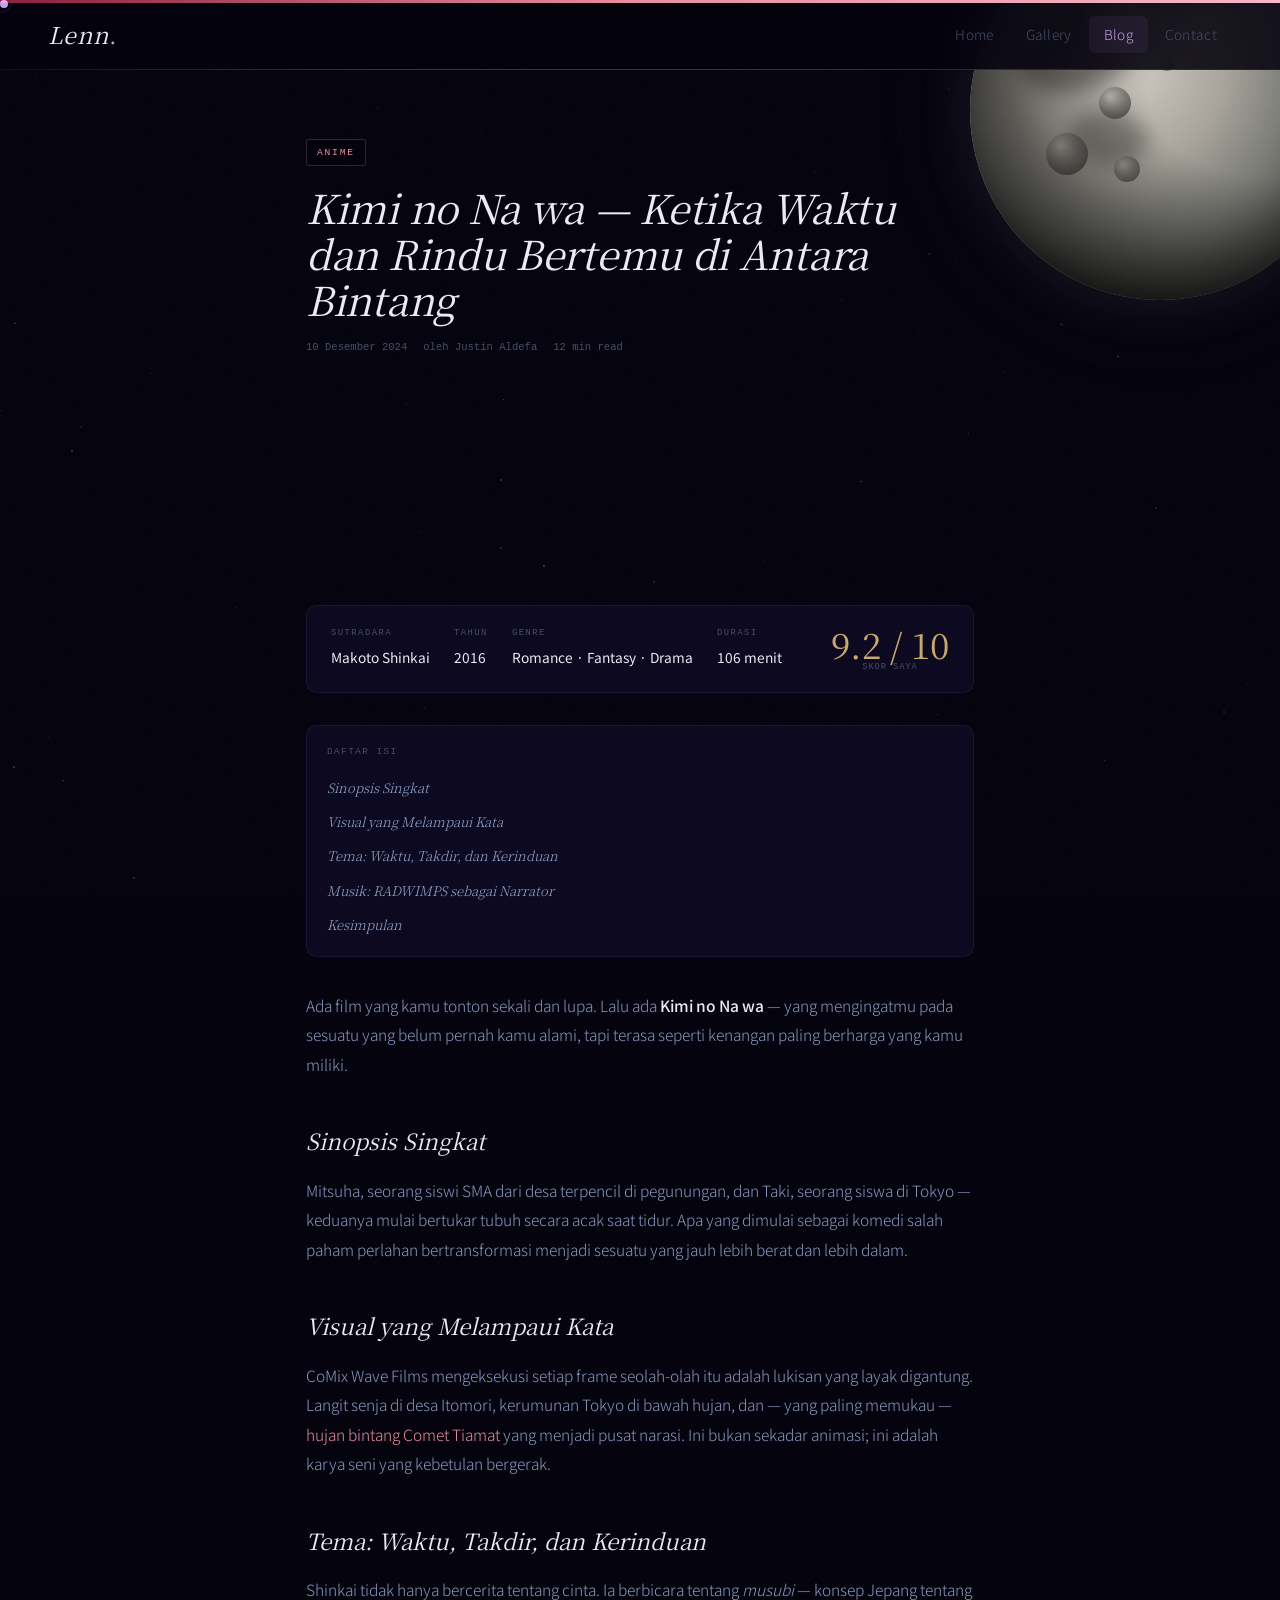
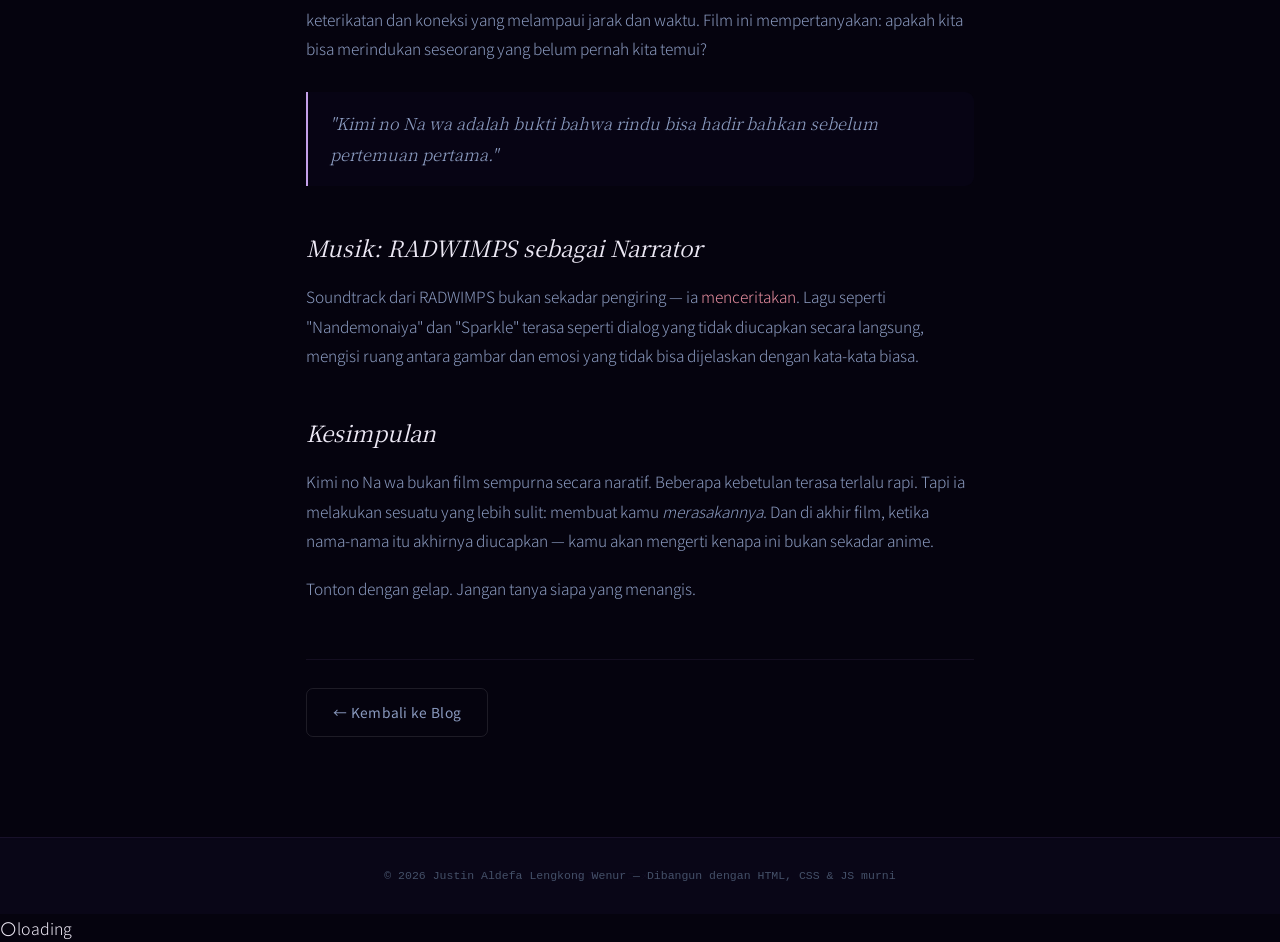
==== artikel1.html @ 024cc400 "update 26 april" ====
<!DOCTYPE html>
<html lang="id">
<head>
  <meta charset="UTF-8"/><meta name="viewport" content="width=device-width, initial-scale=1.0"/>
  <title>Kimi no Na wa — Ketika Waktu dan Rindu Bertemu di Antara Bintang — Justin Aldefa</title>
  <link rel="stylesheet" href="style.css"/>
</head>
<body class="theme-anime">
  <div class="cursor"></div><div class="cursor-ring"></div>
  <div class="stars"></div>
  <div class="jp-grid" aria-hidden="true"></div>
  <div class="moon-scene" aria-hidden="true"><div class="moon-disk"><div class="moon-mare"></div><div class="moon-mare"></div><div class="moon-mare"></div><div class="moon-crater"></div><div class="moon-crater"></div><div class="moon-crater"></div><div class="moon-crater"></div><div class="moon-crater"></div><div class="moon-crater"></div><div class="moon-crater"></div><div class="moon-halo"></div></div></div>
  <div class="article-theme-bar"></div>
  <div class="reading-progress"></div>
  <header class="navbar">
    <div class="navbar-cat-wrap">
      <canvas id="navbar-cat-canvas" width="90" height="28" aria-hidden="true"></canvas>
      <a href="index.html" class="logo">Lenn<span>.</span></a>
    </div>
    <nav class="nav-links"><a href="index.html">Home</a><a href="gallery.html">Gallery</a><a href="blog.html" class="active">Blog</a><a href="contact.html">Contact</a></nav>
  </header>
  <main>
    <article class="article-section" style="position:relative;z-index:1;">
      <div class="container--narrow">
        <header class="fade-up">
          <div class="article-tag"><span class="tag tag--anime">anime</span></div>
          <h1 class="article-title">Kimi no Na wa — Ketika Waktu dan Rindu Bertemu di Antara Bintang</h1>
          <div class="article-meta">
            <time datetime="2024-12-10">10 Desember 2024</time>
            <span>oleh Justin Aldefa</span>
            <span>12 min read</span>
          </div>
      <video class="main-video" autoplay muted loop playsinline>
        <source src="assets/kiminonawa.mp4" type="video/mp4">
      </video>      
  </header>
        <div class="review-meta-box fade-up fd1">
          <div class="review-meta-item"><span class="review-meta-label">Sutradara</span><span class="review-meta-value">Makoto Shinkai</span></div>
          <div class="review-meta-item"><span class="review-meta-label">Tahun</span><span class="review-meta-value">2016</span></div>
          <div class="review-meta-item"><span class="review-meta-label">Genre</span><span class="review-meta-value">Romance · Fantasy · Drama</span></div>
          <div class="review-meta-item"><span class="review-meta-label">Durasi</span><span class="review-meta-value">106 menit</span></div>
          <div class="review-score-large">9.2 / 10<span>skor saya</span></div>
        </div>
        <nav class="article-toc fade-up fd2" aria-label="Daftar isi">
          <p class="article-toc-title">Daftar Isi</p>
          <ul><li><a href="#sinopsis">Sinopsis Singkat</a></li><li><a href="#visual">Visual yang Melampaui Kata</a></li><li><a href="#tema">Tema: Waktu, Takdir, dan Kerinduan</a></li><li><a href="#musik">Musik: RADWIMPS sebagai Narrator</a></li><li><a href="#kesimpulan">Kesimpulan</a></li></ul>
        </nav>
        <div class="article-body fade-up fd3">
          <p>Ada film yang kamu tonton sekali dan lupa. Lalu ada <strong>Kimi no Na wa</strong> — yang mengingatmu pada sesuatu yang belum pernah kamu alami, tapi terasa seperti kenangan paling berharga yang kamu miliki.</p>

          <h2 id="sinopsis">Sinopsis Singkat</h2>
          <p>Mitsuha, seorang siswi SMA dari desa terpencil di pegunungan, dan Taki, seorang siswa di Tokyo — keduanya mulai bertukar tubuh secara acak saat tidur. Apa yang dimulai sebagai komedi salah paham perlahan bertransformasi menjadi sesuatu yang jauh lebih berat dan lebih dalam.</p>

          <h2 id="visual">Visual yang Melampaui Kata</h2>
          <p>CoMix Wave Films mengeksekusi setiap frame seolah-olah itu adalah lukisan yang layak digantung. Langit senja di desa Itomori, kerumunan Tokyo di bawah hujan, dan — yang paling memukau — <span class="article-highlight">hujan bintang Comet Tiamat</span> yang menjadi pusat narasi. Ini bukan sekadar animasi; ini adalah karya seni yang kebetulan bergerak.</p>

          <h2 id="tema">Tema: Waktu, Takdir, dan Kerinduan</h2>
          <p>Shinkai tidak hanya bercerita tentang cinta. Ia berbicara tentang <em>musubi</em> — konsep Jepang tentang keterikatan dan koneksi yang melampaui jarak dan waktu. Film ini mempertanyakan: apakah kita bisa merindukan seseorang yang belum pernah kita temui?</p>
          <blockquote>"Kimi no Na wa adalah bukti bahwa rindu bisa hadir bahkan sebelum pertemuan pertama."</blockquote>

          <h2 id="musik">Musik: RADWIMPS sebagai Narrator</h2>
          <p>Soundtrack dari RADWIMPS bukan sekadar pengiring — ia <span class="article-highlight">menceritakan</span>. Lagu seperti "Nandemonaiya" dan "Sparkle" terasa seperti dialog yang tidak diucapkan secara langsung, mengisi ruang antara gambar dan emosi yang tidak bisa dijelaskan dengan kata-kata biasa.</p>

          <h2 id="kesimpulan">Kesimpulan</h2>
          <p>Kimi no Na wa bukan film sempurna secara naratif. Beberapa kebetulan terasa terlalu rapi. Tapi ia melakukan sesuatu yang lebih sulit: membuat kamu <em>merasakannya</em>. Dan di akhir film, ketika nama-nama itu akhirnya diucapkan — kamu akan mengerti kenapa ini bukan sekadar anime.</p>
          <p>Tonton dengan gelap. Jangan tanya siapa yang menangis.</p>
        </div>
        <div class="article-back fade-up">
          <a href="blog.html" class="btn btn-outline">&larr; Kembali ke Blog</a>
        </div>
      </div>
    </article>
  </main>
  <footer class="footer">&copy; 2026 Justin Aldefa Lengkong Wenur &mdash; Dibangun dengan HTML, CSS &amp; JS murni</footer>
  <div class="moon-phase-widget"><span class="moon-phase-emoji">🌕</span><span class="moon-phase-label">loading</span></div>
  <canvas id="walking-cat-canvas" aria-hidden="true"></canvas>
  <div class="cat-speech-walk" aria-live="polite"></div>
  <a href="#" class="back-to-top" aria-label="Back to top">↑</a>
  <script src="script.js"></script>
</body>
</html>
---- style.css ----
/* =============================================
   LENN. — Portfolio by Justin Aldefa
   Anime Aesthetic × Dark Moon
   Inspired by: Your Name, Violet Evergarden,
   Mushishi — atmospheric, moody, refined
   ============================================= */

@import url('https://fonts.googleapis.com/css2?family=Noto+Serif+JP:wght@300;400;500;700&family=Noto+Sans+JP:wght@300;400;500;700&display=swap');

:root {
  /* Dark base */
  --bg-deep:    #03020a;
  --bg-dark:    #05030e;
  --bg-mid:     #090617;
  --bg-card:    #0d0920;
  --bg-glass:   rgba(9,6,23,0.75);

  /* Accent — refined indigo-violet, not neon */
  --accent:     #9b72cf;
  --accent-dim: #6d4fa0;
  --accent-soft:#c4a0e8;
  --accent-pale:#e8d8f8;
  --accent-warm:#d4a0b0; /* sakura-adjacent blush */
  --gold:       #c8a96e;  /* anime key-art gold */

  /* Text */
  --text-hi:    #ece8f4;
  --text-mid:   #8a9abf;
  --text-lo:    #445068;
  --text-faint: #1e2838;

  /* Borders */
  --border:     rgba(155,114,207,0.1);
  --border-hi:  rgba(155,114,207,0.28);
  --border-warm:rgba(212,160,176,0.18);

  /* Effects */
  --shadow:     0 20px 60px rgba(0,0,0,0.7);
  --glow-soft:  0 0 40px rgba(155,114,207,0.15);

  /* Geometry */
  --radius:     10px;
  --tr:         0.28s cubic-bezier(0.4,0,0.2,1);

  /* Fonts */
  --font:       'Noto Sans JP', 'Segoe UI', system-ui, sans-serif;
  --serif:      'Noto Serif JP', Georgia, 'Times New Roman', serif;
  --mono:       'Consolas', 'SF Mono', 'Courier New', monospace;
}

*, *::before, *::after { box-sizing: border-box; margin: 0; padding: 0; }
html { scroll-behavior: smooth; }
body {
  background: var(--bg-dark);
  color: var(--text-hi);
  font-family: var(--font);
  font-weight: 300;
  line-height: 1.78;
  min-height: 100vh;
  overflow-x: hidden;
  cursor: none;
}

/* ─── Grain texture overlay (subtle, gives depth) ─── */
body::before {
  content: '';
  position: fixed; inset: 0; z-index: 1;
  pointer-events: none;
  background-image: url("data:image/svg+xml,%3Csvg viewBox='0 0 256 256' xmlns='http://www.w3.org/2000/svg'%3E%3Cfilter id='n'%3E%3CfeTurbulence type='fractalNoise' baseFrequency='0.9' numOctaves='4' stitchTiles='stitch'/%3E%3C/filter%3E%3Crect width='100%25' height='100%25' filter='url(%23n)' opacity='0.04'/%3E%3C/svg%3E");
  background-size: 200px 200px;
  opacity: 0.45;
}

/* ─── Custom Cursor ─── */
.cursor {
  width: 8px; height: 8px;
  background: var(--accent-soft);
  border-radius: 50%; position: fixed; top: 0; left: 0;
  pointer-events: none; z-index: 9999; mix-blend-mode: screen;
  transition: transform 0.1s ease;
}
.cursor-ring {
  width: 26px; height: 26px;
  border: 1px solid rgba(155,114,207,0.35);
  border-radius: 50%; position: fixed; top: 0; left: 0;
  pointer-events: none; z-index: 9998; opacity: 0.5;
  transition: width .2s, height .2s, border-color .2s, opacity .2s;
}
.cursor.hover  { transform: scale(2.2); }
.cursor-ring.hover { width: 44px; height: 44px; border-color: var(--accent); opacity: 0.9; }

/* ─── Scrollbar ─── */
::-webkit-scrollbar { width: 3px; }
::-webkit-scrollbar-track { background: var(--bg-deep); }
::-webkit-scrollbar-thumb { background: var(--accent-dim); border-radius: 3px; }

/* ══════════════════════════════════════════
   MOON — realistic greyscale, atmospheric
   ══════════════════════════════════════════ */
.moon-scene {
  position: fixed; top: -80px; right: -70px;
  width: 380px; height: 380px;
  pointer-events: none; z-index: 0;
  animation: moonFloat 22s ease-in-out infinite;
}
@keyframes moonFloat {
  0%,100% { transform: translateY(0); }
  45%     { transform: translateY(16px) rotate(0.6deg); }
  72%     { transform: translateY(-9px) rotate(-0.4deg); }
}
.moon-disk {
  width: 100%; height: 100%; border-radius: 50%;
  position: relative; overflow: hidden;
  background: radial-gradient(ellipse at 38% 36%,
    #d8d4cc 0%, #bfbbb2 18%, #a8a49c 34%,
    #90908a 52%, #787672 70%, #606060 88%, #484848 100%);
  box-shadow:
    inset -20px -16px 40px rgba(0,0,0,0.45),
    inset 8px 10px 24px rgba(255,255,255,0.12),
    0 0 60px rgba(200,196,188,0.1),
    0 0 140px rgba(180,176,168,0.05);
}
.moon-disk::before {
  content: ''; position: absolute; inset: 0; border-radius: 50%;
  background: radial-gradient(circle at 42% 40%,
    transparent 30%, rgba(0,0,0,0.18) 60%, rgba(0,0,0,0.52) 100%);
}
.moon-disk::after {
  content: ''; position: absolute; inset: 0; border-radius: 50%;
  background: radial-gradient(ellipse at 78% 46%,
    transparent 28%, rgba(0,0,0,0.28) 50%, rgba(0,0,0,0.72) 82%);
}
.moon-mare {
  position: absolute; border-radius: 50%; filter: blur(10px);
}
.moon-mare:nth-child(1){ width:120px;height:80px;top:24%;left:12%;background:rgba(30,28,26,0.42);transform:rotate(-14deg); }
.moon-mare:nth-child(2){ width:78px;height:56px;top:50%;left:26%;background:rgba(28,26,24,0.35);transform:rotate(10deg); }
.moon-mare:nth-child(3){ width:52px;height:36px;top:18%;left:44%;background:rgba(32,30,28,0.3);transform:rotate(-6deg); }
.moon-crater { position: absolute; border-radius: 50%; }
.moon-crater:nth-child(4)  { width:54px;height:54px;top:20%;left:16%;background:radial-gradient(circle at 34% 30%,rgba(255,255,255,0.12) 0%,rgba(90,88,84,0.6) 45%,rgba(40,38,36,0.8) 100%); }
.moon-crater:nth-child(5)  { width:32px;height:32px;top:44%;left:34%;background:radial-gradient(circle at 34% 30%,rgba(255,255,255,0.1) 0%,rgba(80,78,74,0.5) 45%,rgba(35,33,31,0.7) 100%); }
.moon-crater:nth-child(6)  { width:22px;height:22px;top:28%;left:44%;background:radial-gradient(circle at 34% 30%,rgba(255,255,255,0.1) 0%,rgba(80,78,74,0.5) 45%,rgba(35,33,31,0.7) 100%); }
.moon-crater:nth-child(7)  { width:42px;height:42px;top:56%;left:20%;background:radial-gradient(circle at 34% 30%,rgba(255,255,255,0.11) 0%,rgba(85,83,79,0.55) 45%,rgba(38,36,34,0.75) 100%); }
.moon-crater:nth-child(8)  { width:18px;height:18px;top:18%;left:54%;background:radial-gradient(circle at 34% 30%,rgba(255,255,255,0.09) 0%,rgba(80,78,74,0.5) 45%,rgba(35,33,31,0.7) 100%); }
.moon-crater:nth-child(9)  { width:26px;height:26px;top:62%;left:38%;background:radial-gradient(circle at 34% 30%,rgba(255,255,255,0.1) 0%,rgba(80,78,74,0.5) 45%,rgba(35,33,31,0.7) 100%); }
.moon-crater:nth-child(10) { width:14px;height:14px;top:36%;left:50%;background:radial-gradient(circle at 34% 30%,rgba(255,255,255,0.08) 0%,rgba(80,78,74,0.45) 45%,rgba(35,33,31,0.65) 100%); }
.moon-halo {
  position: absolute; inset: -22px; border-radius: 50%;
  background: radial-gradient(circle, transparent 48%, rgba(210,206,198,0.07) 58%, transparent 74%);
  animation: haloBreath 12s ease-in-out infinite;
}
@keyframes haloBreath { 0%,100%{opacity:0.5} 50%{opacity:0.9} }

/* ─── Firefly particles (replaces plain stars — more anime atmosphere) ─── */
.stars { position: fixed; inset: 0; pointer-events: none; z-index: 0; overflow: hidden; }
.star  {
  position: absolute; border-radius: 50%;
  animation: starTwinkle var(--dur,3s) ease-in-out infinite var(--delay,0s);
}
@keyframes starTwinkle { 0%,100%{opacity:0.06;transform:scale(1)} 50%{opacity:0.85;transform:scale(1.4)} }

/* ══════════════════════════════════════════
   ANIME DECORATIVE ELEMENTS
   ══════════════════════════════════════════ */

/* Floating sakura petals */
.petal {
  position: fixed; pointer-events: none; z-index: 1;
  width: 8px; height: 8px;
  background: radial-gradient(ellipse at 40% 30%, rgba(240,180,195,0.9), rgba(200,140,160,0.4));
  border-radius: 0 70% 0 70%;
  animation: petalFall linear infinite;
  opacity: 0;
}
@keyframes petalFall {
  0%   { transform: translateY(-10px) rotate(0deg); opacity: 0; }
  5%   { opacity: 0.7; }
  95%  { opacity: 0.4; }
  100% { transform: translateY(110vh) rotate(720deg); opacity: 0; }
}

/* Ink brush decorative lines */
.ink-line {
  position: fixed; pointer-events: none; z-index: 0;
  height: 1px; background: linear-gradient(90deg, transparent, rgba(155,114,207,0.08), transparent);
  width: 100%;
}
.ink-line:nth-child(1){ top: 30%; }
.ink-line:nth-child(2){ top: 65%; transform: rotate(-0.5deg); }

/* Japanese grid pattern — subtle background */
.jp-grid {
  position: fixed; inset: 0; pointer-events: none; z-index: 0; opacity: 0.02;
  background-image:
    linear-gradient(rgba(155,114,207,1) 1px, transparent 1px),
    linear-gradient(90deg, rgba(155,114,207,1) 1px, transparent 1px);
  background-size: 60px 60px;
}

/* ══════════════════════════════════════════
   NAVBAR CAT
   ══════════════════════════════════════════ */
.navbar-cat-wrap {
  position: relative;
  display: flex; flex-direction: column; align-items: flex-start;
}
#navbar-cat-canvas {
  position: absolute; bottom: 100%; left: -8px;
  width: 90px; height: 28px;
  pointer-events: none; display: block;
}

/* ─── Navbar ─── */
.navbar {
  position: sticky; top: 0; z-index: 100;
  display: flex; align-items: center; justify-content: space-between;
  padding: 14px 48px;
  background: rgba(5,3,14,0.88);
  border-bottom: 1px solid var(--border);
  backdrop-filter: blur(20px);
  /* thin anime-style accent line */
}
.navbar::after {
  content: '';
  position: absolute; bottom: -1px; left: 0; right: 0; height: 1px;
  background: linear-gradient(90deg, transparent, var(--accent-dim), rgba(212,160,176,0.4), transparent);
  opacity: 0.5;
}
.logo {
  font-family: var(--serif); font-size: 1.45rem; font-weight: 400;
  color: var(--text-hi); letter-spacing: 1px;
  text-decoration: none; font-style: italic;
  position: relative;
}
.logo span { color: var(--accent-soft); font-style: normal; }
/* Small JP character under logo for atmosphere */
.logo-sub {
  display: block; font-family: var(--font); font-size: 0.48rem; font-style: normal;
  color: var(--text-lo); letter-spacing: 3px; text-transform: uppercase;
  margin-top: 1px; font-weight: 300;
}
.nav-links { display: flex; gap: 2px; align-items: center; }
.nav-links a {
  color: var(--text-lo); text-decoration: none;
  font-weight: 300; font-size: 0.86rem;
  padding: 6px 15px; border-radius: 6px;
  letter-spacing: 0.3px;
  transition: color var(--tr), background var(--tr);
}
.nav-links a:hover { color: var(--text-hi); background: rgba(155,114,207,0.07); }
.nav-links a.active {
  color: var(--accent-soft);
  background: rgba(155,114,207,0.09);
}
.navbar-shadow { box-shadow: 0 4px 28px rgba(0,0,0,0.55); }

/* ─── Page Hero ─── */
.page-hero {
  background: var(--bg-mid); padding: 68px 0 40px;
  border-bottom: 1px solid var(--border); position: relative; overflow: hidden;
}
.page-hero::before {
  content: ''; position: absolute; top: -60px; left: -60px;
  width: 300px; height: 300px;
  background: radial-gradient(circle, rgba(155,114,207,0.06) 0%, transparent 70%);
  pointer-events: none;
}
.page-hero .container { position: relative; z-index: 1; }
.page-hero h1 {
  font-family: var(--serif); font-size: 2.9rem; font-weight: 400;
  letter-spacing: -0.5px; color: var(--text-hi); margin-bottom: 12px;
  font-style: italic;
}
.page-hero h1 span { color: var(--accent); font-style: normal; }
.page-hero p { color: var(--text-lo); font-size: 0.92rem; max-width: 500px; line-height: 1.72; }

/* ─── Containers ─── */
.container        { max-width: 1100px; margin: 0 auto; padding: 0 36px; }
.container--narrow{ max-width: 740px;  margin: 0 auto; padding: 0 36px; }

/* ─── Section heading ─── */
.section-heading { display: flex; align-items: center; gap: 16px; margin-bottom: 52px; }
.section-heading h2 {
  font-family: var(--serif); font-size: 1.85rem; font-weight: 400;
  color: var(--text-hi); letter-spacing: 0.3px; font-style: italic;
}
.heading-bar {
  width: 3px; height: 1.4em;
  background: linear-gradient(to bottom, var(--accent-soft), var(--accent-dim));
  border-radius: 2px; flex-shrink: 0;
}

/* ─── Footer ─── */
.footer {
  background: var(--bg-mid); border-top: 1px solid var(--border);
  padding: 28px 24px; text-align: center;
  color: var(--text-lo); font-family: var(--mono); font-size: 0.72rem;
  position: relative;
}
.footer::before {
  content: '映画・アニメ・コード'; position: absolute; top: 50%; left: 50%; transform: translate(-50%,-50%);
  font-family: var(--font); font-size: 0.55rem; color: rgba(155,114,207,0.08);
  letter-spacing: 4px; pointer-events: none;
}

/* ─── Tags ─── */
.tag {
  display: inline-block; background: rgba(5,3,14,0.9);
  color: var(--accent-soft); font-family: var(--mono);
  font-size: 0.6rem; text-transform: uppercase; letter-spacing: 1.8px;
  padding: 4px 10px; border-radius: 3px; border: 1px solid rgba(155,114,207,0.2);
}
/* Film/anime specific tags */
.tag--film   { color: #e8b86d; border-color: rgba(232,184,109,0.22); }
.tag--anime  { color: #e88fa0; border-color: rgba(232,143,160,0.22); }
.tag--review { color: var(--accent-soft); border-color: var(--border-hi); }
.tag--essay  { color: #7ec8b8; border-color: rgba(126,200,184,0.22); }
.tag--list   { color: #a8c4e8; border-color: rgba(168,196,232,0.22); }
/* Legacy tech tags */
.tag--blue   { color: #60a5fa; border-color: rgba(96,165,250,0.2); }
.tag--teal   { color: #2dd4bf; border-color: rgba(45,212,191,0.2); }
.tag--amber  { color: #fbbf24; border-color: rgba(251,191,36,0.2); }
.tag--green  { color: #4ade80; border-color: rgba(74,222,128,0.2); }
.tag--pink   { color: #f472b6; border-color: rgba(244,114,182,0.2); }

/* ─── Buttons ─── */
.btn {
  display: inline-block; padding: 11px 26px; border-radius: 7px;
  font-weight: 400; font-size: 0.86rem; text-decoration: none;
  cursor: pointer; transition: all var(--tr); border: none;
  font-family: var(--font); letter-spacing: 0.3px;
}
.btn-primary { background: var(--accent); color: #fff; }
.btn-primary:hover { background: var(--accent-soft); transform: translateY(-2px); box-shadow: 0 8px 24px rgba(155,114,207,0.4); }
.btn-outline { background: transparent; color: var(--text-mid); border: 1px solid rgba(255,255,255,0.1); }
.btn-outline:hover { color: var(--text-hi); border-color: var(--border-hi); transform: translateY(-2px); }

/* Fade-up */
.fade-up { opacity: 0; transform: translateY(22px); transition: opacity 0.7s ease, transform 0.7s ease; }
.fade-up.visible { opacity: 1; transform: translateY(0); }
.fd1{transition-delay:.08s} .fd2{transition-delay:.18s} .fd3{transition-delay:.28s}
.fd4{transition-delay:.38s} .fd5{transition-delay:.48s} .fd6{transition-delay:.58s}

/* ══════════════════════════════════════════
   WALKING CAT — canvas
   ══════════════════════════════════════════ */
#walking-cat-canvas {
  position: fixed; bottom: 0; left: 0;
  width: 100%; height: 72px;
  pointer-events: all; z-index: 400; cursor: default;
}
.cat-speech-walk {
  position: fixed; bottom: 76px;
  background: rgba(5,3,14,0.96);
  border: 1px solid var(--border-hi);
  border-radius: 10px 10px 10px 0;
  padding: 7px 13px;
  font-family: var(--mono); font-size: 0.62rem; color: var(--accent-soft);
  white-space: nowrap; backdrop-filter: blur(10px);
  opacity: 0; pointer-events: none; transition: opacity 0.3s ease; z-index: 401;
}
.cat-speech-walk.show { opacity: 1; }
.cat-speech-walk::before {
  content: ''; position: absolute; bottom: -6px; left: 16px;
  border-right: 6px solid transparent; border-top: 6px solid rgba(155,114,207,0.25);
}
.cat-fall {
  position: fixed; z-index: 600; pointer-events: none;
  width: 52px; height: 52px; top: -80px;
  animation: catFall 2.2s cubic-bezier(0.3,0.6,0.4,1) forwards;
}
@keyframes catFall {
  0%   { transform:rotate(-15deg) scale(0.8); opacity:0; }
  10%  { opacity:1; }
  65%  { transform:rotate(5deg) scale(1.0); }
  82%  { transform:rotate(-3deg) scale(1.02); }
  93%  { transform:rotate(1deg) scale(0.99); }
  100% { top:calc(100vh - 120px); transform:rotate(0deg) scale(1); opacity:1; }
}
.cat-paw {
  position: fixed; pointer-events: none; z-index: 9997;
  font-size: 0.72rem; opacity: 0; animation: pawFade 0.85s ease forwards;
}
@keyframes pawFade { 0%{opacity:0.45;transform:scale(1) rotate(var(--rot,0deg))} 100%{opacity:0;transform:scale(0.4) translateY(-16px) rotate(var(--rot,0deg))} }


/* Back to top */
.back-to-top {
  position: fixed; bottom: 88px; right: 20px; z-index: 300;
  width: 36px; height: 36px; border-radius: 50%;
  background: var(--bg-card); border: 1px solid var(--border-hi);
  color: var(--accent-soft); font-size: 0.85rem;
  display: flex; align-items: center; justify-content: center;
  cursor: pointer; opacity: 0; transform: translateY(10px);
  transition: opacity 0.3s, transform 0.3s, background 0.2s;
  text-decoration: none;
}
.back-to-top.visible { opacity: 1; transform: translateY(0); }
.back-to-top:hover { background: var(--accent); color: #fff; }

/* ══════════════════════════════════════════
   INDEX — Hero
   ══════════════════════════════════════════ */
.hero {
  min-height: 90vh; display: flex; align-items: center; justify-content: center;
  gap: 72px; padding: 60px 48px; max-width: 1100px; margin: 0 auto;
  position: relative;
}
/* Anime scene line — thin horizontal rule suggesting a skyline */
.hero::before {
  content: '';
  position: absolute; bottom: 0; left: 0; right: 0; height: 1px;
  background: linear-gradient(90deg, transparent 10%, rgba(155,114,207,0.1) 40%, rgba(212,160,176,0.08) 60%, transparent 90%);
}
.hero-content { flex: 1; max-width: 540px; }
.hero-greeting {
  display: inline-flex; align-items: center; gap: 8px;
  border: 1px solid rgba(155,114,207,0.15); background: rgba(9,6,23,0.65);
  color: var(--text-mid); font-size: 0.78rem; padding: 7px 14px;
  border-radius: 5px; margin-bottom: 24px;
}
.hero-name {
  font-family: var(--serif); font-size: 4.2rem; font-weight: 400;
  line-height: 1.0; letter-spacing: -1px; color: var(--text-hi); margin-bottom: 6px;
}
.hero-name span { color: var(--accent-soft); font-style: italic; }
.hero-surname { font-size: 0.95rem; font-weight: 300; color: var(--text-lo); letter-spacing: 3px; text-transform: uppercase; margin-bottom: 18px; }
.hero-badge {
  display: inline-block; font-family: var(--mono); font-size: 0.76rem;
  color: var(--accent-soft); padding: 6px 13px;
  border: 1px solid rgba(155,114,207,0.15); border-radius: 4px;
  background: rgba(155,114,207,0.05); margin-bottom: 20px; min-width: 260px;
}
.hero-desc { color: var(--text-mid); font-size: 0.94rem; max-width: 420px; line-height: 1.85; margin-bottom: 34px; }
.hero-interests {
  display: flex; gap: 8px; flex-wrap: wrap; margin-bottom: 30px;
}
.hero-interest {
  font-family: var(--mono); font-size: 0.6rem; color: var(--text-lo);
  padding: 4px 10px; border: 1px solid var(--border); border-radius: 3px;
  letter-spacing: 0.8px; text-transform: uppercase;
}
.hero-interest.active { color: var(--accent-soft); border-color: var(--border-hi); background: rgba(155,114,207,0.06); }
.hero-cta { display: flex; gap: 12px; flex-wrap: wrap; }

/* Avatar */
.hero-avatar { flex-shrink: 0; position: relative; }
.avatar-ring {
  width: 282px; height: 282px; border-radius: 50%;
  border: 1.5px solid rgba(155,114,207,0.35);
  display: flex; align-items: center; justify-content: center;
  box-shadow: 0 0 50px rgba(155,114,207,0.15), 0 0 1px rgba(212,160,176,0.3);
  animation: ringPulse 6s ease-in-out infinite;
  position: relative;
}
/* Anime-style decorative ring segments */
.avatar-ring::before {
  content: ''; position: absolute; inset: -8px; border-radius: 50%;
  border: 1px solid rgba(155,114,207,0.08);
}
.avatar-ring::after {
  content: ''; position: absolute; inset: -16px; border-radius: 50%;
  border: 1px dashed rgba(212,160,176,0.06);
}
@keyframes ringPulse { 0%,100%{box-shadow:0 0 40px rgba(155,114,207,0.12)} 50%{box-shadow:0 0 70px rgba(155,114,207,0.28)} }
.avatar-ring img { width: 274px; height: 274px; border-radius: 50%; object-fit: cover; object-position: center top; display: block; }
.avatar-badge {
  position: absolute; background: rgba(8,5,20,0.95);
  border-radius: 5px; font-family: var(--mono); font-size: 0.62rem; font-weight: 400;
  padding: 6px 12px; backdrop-filter: blur(8px); letter-spacing: 0.3px;
}
.avatar-badge--1 { top:6%;right:-38px; color:var(--accent-soft);border:1px solid rgba(155,114,207,0.2); }
.avatar-badge--2 { top:48%;left:-48px; color:var(--accent-warm);border:1px solid var(--border-warm); }
.avatar-badge--3 { bottom:6%;right:-18px; color:var(--gold);border:1px solid rgba(200,169,110,0.2); }

/* About */
.about-section { background: var(--bg-mid); padding: 88px 0; }
.about-grid { display: grid; grid-template-columns: 1fr 1fr; gap: 64px; align-items: start; }
.about-text p { color: var(--text-mid); font-size: 0.95rem; line-height: 1.85; margin-bottom: 16px; }
.about-text strong { color: var(--text-hi); font-weight: 500; }
.highlight { color: var(--accent-soft); }
.motto { color: var(--accent-soft); font-style: italic; font-family: var(--serif); font-size: 1rem; }
/* Interests section in about */
.about-interests { margin-top: 20px; }
.about-interests-label { font-family: var(--mono); font-size: 0.58rem; text-transform: uppercase; letter-spacing: 2px; color: var(--text-lo); margin-bottom: 12px; }
.interest-tags { display: flex; gap: 8px; flex-wrap: wrap; }
.interest-tag {
  padding: 5px 12px; font-size: 0.78rem; color: var(--text-mid);
  border: 1px solid var(--border); border-radius: 5px;
  background: rgba(155,114,207,0.04); cursor: default;
  transition: all var(--tr);
}
.interest-tag.film   { border-color: rgba(232,184,109,0.2); color: #e8b86d; }
.interest-tag.anime  { border-color: rgba(232,143,160,0.2); color: #e88fa0; }
.interest-tag.tech   { border-color: var(--border-hi); color: var(--accent-soft); }
.interest-tag.music  { border-color: rgba(126,200,184,0.2); color: #7ec8b8; }

.skills-label { font-family: var(--mono); font-size: 0.6rem; text-transform: uppercase; letter-spacing: 2px; color: var(--text-lo); margin-bottom: 24px; padding-bottom: 10px; border-bottom: 1px solid var(--border); }
.skill-item { margin-bottom: 20px; }
.skill-header { display: flex; justify-content: space-between; margin-bottom: 8px; }
.skill-name { font-size: 0.84rem; font-weight: 400; color: var(--text-hi); }
.skill-pct  { font-family: var(--mono); font-size: 0.64rem; color: var(--text-lo); }
.skill-track { height: 2px; background: rgba(255,255,255,0.05); border-radius: 2px; overflow: hidden; }
.skill-bar   { height: 100%; background: linear-gradient(90deg,var(--accent-dim),var(--accent-soft)); border-radius: 2px; width: 0; transition: width 1.4s cubic-bezier(0.4,0,0.2,1); }

/* Explore */
.explore-section { background: var(--bg-dark); padding: 88px 0; }
.explore-grid { display: grid; grid-template-columns: repeat(3,1fr); gap: 16px; }
.explore-card {
  text-decoration: none; display: block; background: var(--bg-mid);
  border: 1px solid var(--border); border-radius: var(--radius); padding: 28px 24px;
  color: var(--text-hi); position: relative; overflow: hidden;
  transition: border-color var(--tr), transform var(--tr), box-shadow var(--tr);
}
.explore-card::after {
  content:''; position:absolute; inset:0;
  background:radial-gradient(circle at 50% 0%,rgba(155,114,207,0.06) 0%,transparent 70%);
  opacity:0; transition:opacity var(--tr);
}
.explore-card:hover { border-color: var(--border-hi); transform: translateY(-4px); box-shadow: var(--shadow); }
.explore-card:hover::after { opacity:1; }
.explore-icon { font-size: 1.7rem; margin-bottom: 14px; }
.explore-card h3 { font-family: var(--serif); font-size: 1rem; font-weight: 400; font-style: italic; margin-bottom: 9px; }
.explore-card p { color: var(--text-lo); font-size: 0.84rem; line-height: 1.6; }

/* ══════════════════════════════════════════
   GALLERY
   ══════════════════════════════════════════ */
.gallery-section { background: var(--bg-dark); padding: 88px 0; }
.project-block   { margin-bottom: 88px; }
.project-number  { display: flex; align-items: center; gap: 12px; margin-bottom: 30px; }
.project-num-label { font-family: var(--mono); font-size: 0.66rem; color: var(--accent-soft); background: rgba(155,114,207,0.07); border: 1px solid rgba(155,114,207,0.16); padding: 4px 12px; border-radius: 4px; letter-spacing: 1px; }
.project-num-line  { flex: 1; height: 1px; background: linear-gradient(to right, rgba(155,114,207,0.18), transparent); }
.project-grid { display: grid; grid-template-columns: 1.15fr 1fr; gap: 40px; align-items: start; margin-bottom: 24px; }
.project-img-wrap { border-radius: var(--radius); overflow: hidden; border: 1px solid rgba(155,114,207,0.14); box-shadow: var(--shadow); transition: transform 0.4s ease; }
.project-img-wrap:hover { transform: scale(1.005); }
.project-img-wrap img { width: 100%; height: 300px; object-fit: cover; object-position: center top; display: block; }
.project-info { padding-top: 6px; }
.project-icon-row { display: flex; align-items: center; gap: 12px; margin-bottom: 15px; }
.project-icon { width: 40px; height: 40px; background: rgba(155,114,207,0.09); border: 1px solid rgba(155,114,207,0.22); border-radius: 9px; display: flex; align-items: center; justify-content: center; font-size: 1.2rem; flex-shrink: 0; }
.project-type { font-family: var(--mono); font-size: 0.6rem; color: var(--text-lo); text-transform: uppercase; letter-spacing: 1px; margin-bottom: 2px; }
.project-name { font-family: var(--serif); font-size: 1.4rem; font-weight: 400; color: var(--text-hi); font-style: italic; }
.project-desc { color: var(--text-mid); font-size: 0.9rem; line-height: 1.76; margin-bottom: 18px; }
.tech-stack { display: flex; gap: 7px; flex-wrap: wrap; margin-bottom: 20px; }
.tech-badge { padding: 4px 10px; border-radius: 4px; font-family: var(--mono); font-size: 0.64rem; background: rgba(155,114,207,0.07); border: 1px solid rgba(155,114,207,0.16); color: var(--accent-soft); }
.tech-badge--pink { background:rgba(244,114,182,0.07);border-color:rgba(244,114,182,0.16);color:#f9a8c9; }
.features-label { font-family: var(--mono); font-size: 0.6rem; color: var(--text-lo); text-transform: uppercase; letter-spacing: 1px; margin-bottom: 10px; padding-top: 16px; border-top: 1px solid var(--border); }
.feature-list { display: flex; flex-direction: column; gap: 8px; }
.feature-item { display: flex; align-items: flex-start; gap: 9px; }
.feature-bullet { color: var(--accent-soft); font-size: 0.78rem; flex-shrink: 0; margin-top: 3px; }
.feature-text  { color: var(--text-mid); font-size: 0.84rem; line-height: 1.58; }
.thumb-grid { display: grid; grid-template-columns: repeat(5,1fr); gap: 10px; }
.thumb-card { border-radius: 9px; overflow: hidden; border: 1px solid var(--border); transition: border-color var(--tr), transform var(--tr); }
.thumb-card:hover { border-color: var(--border-hi); transform: translateY(-3px); }
.thumb-card img { width: 100%; height: 114px; object-fit: cover; display: block; filter: brightness(0.82) saturate(0.88); transition: filter var(--tr); }
.thumb-card:hover img { filter: brightness(1) saturate(1); }
.thumb-caption { padding: 8px 10px; background: var(--bg-mid); }
.thumb-tag { font-family: var(--mono); font-size: 0.52rem; text-transform: uppercase; letter-spacing: 1px; color: var(--accent-soft); display: block; margin-bottom: 2px; }
.thumb-label { font-size: 0.73rem; color: var(--text-mid); }

/* Photo gallery (moments) */
.photo-gallery-section { background: var(--bg-mid); padding: 88px 0; border-top: 1px solid var(--border); }
.photo-grid { display: grid; grid-template-columns: repeat(3,1fr); grid-auto-rows: 216px; gap: 10px; }
.photo-item { position: relative; overflow: hidden; border-radius: 9px; border: 1px solid var(--border); cursor: zoom-in; transition: border-color var(--tr); }
.photo-item:nth-child(1),.photo-item:nth-child(5) { grid-column: span 2; }
.photo-item img { width: 100%; height: 100%; object-fit: cover; filter: brightness(0.78) saturate(0.82); transition: filter 0.5s ease, transform 0.5s ease; }
.photo-item:hover { border-color: var(--border-hi); }
.photo-item:hover img { filter: brightness(0.94) saturate(1); transform: scale(1.04); }
.photo-overlay { position: absolute; inset: 0; background: linear-gradient(to top,rgba(3,2,10,0.88) 0%,transparent 52%); opacity: 0; transition: opacity var(--tr); display: flex; align-items: flex-end; padding: 14px; flex-direction: column; align-items: flex-start; justify-content: flex-end; }
.photo-item:hover .photo-overlay { opacity: 1; }
.photo-cat { font-size: 0.52rem; color: var(--accent-soft); font-family: var(--mono); text-transform: uppercase; letter-spacing: 1.8px; margin-bottom: 3px; }
.photo-cap { font-size: 0.8rem; color: var(--text-hi); font-weight: 400; font-family: var(--serif); font-style: italic; }

/* Lightbox */
.lightbox { position: fixed; inset: 0; z-index: 2000; background: rgba(3,1,9,0.96); display: flex; align-items: center; justify-content: center; opacity: 0; pointer-events: none; transition: opacity 0.28s; backdrop-filter: blur(12px); }
.lightbox.open { opacity: 1; pointer-events: all; }
.lightbox img { max-width: 88vw; max-height: 88vh; border-radius: 9px; box-shadow: 0 28px 72px rgba(0,0,0,0.8); }
.lightbox-close { position: absolute; top: 22px; right: 26px; font-size: 1.6rem; color: var(--text-lo); cursor: pointer; background: none; border: none; transition: color 0.2s; font-family: var(--mono); }
.lightbox-close:hover { color: var(--text-hi); }

/* ══════════════════════════════════════════
   BLOG — Film & Anime Articles
   ══════════════════════════════════════════ */
.blog-section { background: var(--bg-dark); padding: 88px 0; }
.blog-intro {
  max-width: 600px; margin-bottom: 52px;
  color: var(--text-lo); font-size: 0.9rem; line-height: 1.72;
}
.blog-intro em { color: var(--accent-soft); font-style: italic; font-family: var(--serif); font-size: 1rem; }

/* Filter tabs */
.blog-filters {
  display: flex; gap: 8px; margin-bottom: 40px; flex-wrap: wrap;
}
.blog-filter {
  font-family: var(--mono); font-size: 0.6rem; text-transform: uppercase;
  letter-spacing: 1.2px; padding: 6px 14px; border-radius: 4px;
  border: 1px solid var(--border); color: var(--text-lo);
  background: none; cursor: pointer;
  transition: all var(--tr); font-family: var(--mono);
}
.blog-filter:hover { color: var(--text-mid); border-color: var(--border-hi); }
.blog-filter.active { color: var(--accent-soft); border-color: var(--border-hi); background: rgba(155,114,207,0.08); }

.blog-grid { display: grid; grid-template-columns: repeat(2,1fr); gap: 20px; }
.blog-card {
  background: var(--bg-mid); border: 1px solid var(--border);
  border-radius: var(--radius); overflow: hidden;
  transition: border-color var(--tr), transform var(--tr), box-shadow var(--tr);
}
.blog-card:hover { border-color: var(--border-hi); transform: translateY(-3px); box-shadow: var(--shadow); }

/* Featured / wide card */
.blog-card.featured {
  grid-column: span 2;
  display: grid; grid-template-columns: 1.6fr 1fr; min-height: 260px;
}
.blog-card.featured .blog-img-wrap { height: 100%; }

.blog-card.featured .blog-img-wrap img,
.blog-card.featured .blog-img-wrap video { 
  height: 100%; 
}

.blog-img-wrap { position: relative; overflow: hidden; }

.blog-img-wrap img,
.blog-img-wrap video {
  width: 100%; 
  height: 196px; 
  object-fit: cover; 
  display: block;
  filter: brightness(0.66) saturate(0.78);
  transition: filter 0.5s ease, transform 0.5s ease;
}

.blog-card:hover .blog-img-wrap img,
.blog-card:hover .blog-img-wrap video { 
  filter: brightness(0.82) saturate(0.92); 
  transform: scale(1.04); 
}

.blog-img-tag { position: absolute; top: 11px; left: 11px; }

/* Score badge (for reviews) */
.blog-score {
  position: absolute; top: 11px; right: 11px;
  background: rgba(5,3,14,0.92); backdrop-filter: blur(8px);
  border: 1px solid var(--border-hi); border-radius: 6px;
  padding: 4px 10px; font-family: var(--mono); font-size: 0.72rem;
  color: var(--gold);
}

.blog-body { padding: 18px 20px 22px; }
.blog-meta { display: flex; gap: 13px; font-family: var(--mono); font-size: 0.64rem; color: var(--text-lo); margin-bottom: 10px; align-items: center; flex-wrap: wrap; }
.blog-title { font-family: var(--serif); font-size: 1.08rem; font-weight: 400; line-height: 1.4; margin-bottom: 9px; font-style: italic; }
.blog-title a { color: var(--text-hi); text-decoration: none; transition: color var(--tr); }
.blog-title a:hover { color: var(--accent-pale); }
.blog-excerpt { color: var(--text-lo); font-size: 0.83rem; line-height: 1.68; margin-bottom: 15px; }
.blog-read-more { font-family: var(--mono); font-size: 0.68rem; color: var(--accent-soft); text-decoration: none; transition: color var(--tr); }
.blog-read-more:hover { color: var(--accent-pale); }

/* ══════════════════════════════════════════
   ARTICLE — per-topic themes
   ══════════════════════════════════════════ */
.article-section { padding: 64px 0 100px; position: relative; z-index: 1; }
.article-theme-bar { height: 3px; width: 100%; position: fixed; top: 0; left: 0; z-index: 200; }
.reading-progress { position: fixed; top: 3px; left: 0; height: 3px; background: var(--accent-soft); z-index: 201; width: 0%; transition: width 0.1s linear; }

/* Film review theme */
.theme-film .article-theme-bar { background: linear-gradient(90deg, #92500e, #e8b86d, #f5d06a); }
.theme-film .article-highlight  { color: #e8b86d; }
.theme-film .tag { color: #e8b86d; border-color: rgba(232,184,109,0.22); }
.theme-film blockquote { border-color: #d4a050; }

/* Anime review theme */
.theme-anime .article-theme-bar { background: linear-gradient(90deg, #8a2040, #e88fa0, #f4b8c8); }
.theme-anime .article-highlight  { color: #e88fa0; }
.theme-anime .tag { color: #e88fa0; border-color: rgba(232,143,160,0.22); }
.theme-anime blockquote { border-color: #d07090; }

/* Essay / analysis theme */
.theme-essay .article-theme-bar { background: linear-gradient(90deg, #1a4060, #7ec8b8, #a8ddd4); }
.theme-essay .article-highlight  { color: #7ec8b8; }
.theme-essay .tag { color: #7ec8b8; border-color: rgba(126,200,184,0.22); }
.theme-essay blockquote { border-color: #5ab0a0; }

/* List / ranking theme */
.theme-list .article-theme-bar { background: linear-gradient(90deg, #2a1060, #9b72cf, #c4a0e8); }
.theme-list .article-highlight  { color: var(--accent-soft); }
.theme-list .tag { color: var(--accent-soft); border-color: var(--border-hi); }
.theme-list blockquote { border-color: var(--accent-dim); }

/* Tech legacy themes */
.theme-deeplearning .article-theme-bar { background: linear-gradient(90deg, #5a2aad, var(--accent), var(--accent-soft)); }
.theme-deeplearning .article-highlight  { color: var(--accent-soft); }
.theme-deeplearning blockquote { border-color: var(--accent-dim); }
.theme-ml .article-theme-bar { background: linear-gradient(90deg, #1d4ed8, #3b82f6, #60a5fa); }
.theme-ml .article-highlight  { color: #60a5fa; }
.theme-ml blockquote { border-color: #3b82f6; }
.theme-ai .article-theme-bar { background: linear-gradient(90deg, #0f766e, #14b8a6, #2dd4bf); }
.theme-ai .article-highlight  { color: #2dd4bf; }
.theme-ai blockquote { border-color: #14b8a6; }
.theme-backend .article-theme-bar { background: linear-gradient(90deg, #92400e, #d97706, #fbbf24); }
.theme-backend .article-highlight  { color: #fbbf24; }
.theme-backend blockquote { border-color: #d97706; }
.theme-python .article-theme-bar { background: linear-gradient(90deg, #065f46, #10b981, #34d399); }
.theme-python .article-highlight  { color: #34d399; }
.theme-python blockquote { border-color: #10b981; }

.article-tag { margin-bottom: 18px; }
.article-title {
  font-family: var(--serif); font-size: 2.5rem; font-weight: 400;
  line-height: 1.15; letter-spacing: -0.3px; margin-bottom: 16px;
  color: var(--text-hi); font-style: italic;
}
.article-meta { display: flex; gap: 16px; font-family: var(--mono); font-size: 0.66rem; color: var(--text-lo); margin-bottom: 28px; flex-wrap: wrap; align-items: center; }
.article-hero-img { width: 100%; border-radius: var(--radius); border: 1px solid rgba(255,255,255,0.05); filter: brightness(0.88); display: block; margin-bottom: 36px; }

/* Review meta box (for film/anime reviews) */
.review-meta-box {
  background: var(--bg-card); border: 1px solid var(--border);
  border-radius: var(--radius); padding: 20px 24px;
  margin-bottom: 32px; display: flex; gap: 24px; flex-wrap: wrap;
}
.review-meta-item { display: flex; flex-direction: column; gap: 3px; }
.review-meta-label { font-family: var(--mono); font-size: 0.55rem; text-transform: uppercase; letter-spacing: 1.5px; color: var(--text-lo); }
.review-meta-value { font-size: 0.86rem; color: var(--text-hi); font-weight: 400; }
.review-score-large {
  font-family: var(--serif); font-size: 2.2rem; color: var(--gold);
  font-weight: 400; line-height: 1; margin-left: auto;
  display: flex; flex-direction: column; align-items: center; justify-content: center;
}
.review-score-large span { font-family: var(--mono); font-size: 0.54rem; color: var(--text-lo); letter-spacing: 1px; text-transform: uppercase; margin-top: 2px; }

.article-toc { background: var(--bg-card); border: 1px solid var(--border); border-radius: var(--radius); padding: 18px 20px; margin-bottom: 34px; }
.article-toc-title { font-family: var(--mono); font-size: 0.58rem; text-transform: uppercase; letter-spacing: 1.5px; color: var(--text-lo); margin-bottom: 11px; }
.article-toc ul { list-style: none; display: flex; flex-direction: column; gap: 6px; }
.article-toc li a { font-size: 0.82rem; color: var(--text-mid); text-decoration: none; font-family: var(--serif); font-style: italic; transition: color var(--tr); }
.article-toc li a:hover { color: var(--accent-soft); }

.article-body { color: var(--text-mid); font-size: 0.97rem; line-height: 1.9; }
.article-body p { margin-bottom: 18px; }
.article-body strong { color: var(--text-hi); font-weight: 500; }
.article-body h2 { font-family: var(--serif); font-size: 1.4rem; font-weight: 400; font-style: italic; margin: 40px 0 14px; color: var(--text-hi); }
.article-body ul { list-style: none; padding: 0; margin-bottom: 22px; }
.article-body ul li { padding-left: 20px; position: relative; margin-bottom: 9px; }
.article-body ul li::before { content: '›'; color: var(--accent-soft); position: absolute; left: 0; }
.article-body ol { padding-left: 22px; margin-bottom: 22px; }
.article-body ol li { margin-bottom: 9px; }
.article-body blockquote {
  border-left: 2px solid var(--accent-soft); padding: 16px 22px; margin: 28px 0;
  background: rgba(9,6,23,0.7); border-radius: 0 9px 9px 0;
  color: var(--text-mid); font-style: italic; font-family: var(--serif); font-size: 1.02rem;
}
.article-body table { width: 100%; border-collapse: collapse; margin: 24px 0; font-size: 0.86rem; }
.article-body th { padding: 11px 15px; border: 1px solid rgba(255,255,255,0.06); background: #120d24; color: var(--text-hi); text-align: left; font-family: var(--mono); font-size: 0.66rem; text-transform: uppercase; font-weight: 400; }
.article-body td { padding: 11px 15px; border: 1px solid rgba(255,255,255,0.06); color: var(--text-mid); }
.article-body code { background: #120d24; color: var(--accent-soft); padding: 2px 7px; border-radius: 4px; font-family: var(--mono); font-size: 0.84em; }
.article-highlight { color: var(--accent-soft); }
.article-back { margin-top: 56px; padding-top: 28px; border-top: 1px solid var(--border); }

/* ══════════════════════════════════════════
   CONTACT
   ══════════════════════════════════════════ */
.contact-section { background: var(--bg-dark); padding: 88px 0; }
.contact-grid { display: grid; grid-template-columns: 1fr 1.9fr; gap: 56px; align-items: start; }
.contact-info h2,.contact-form-wrap h2 { font-family: var(--serif); font-size: 1.25rem; font-weight: 400; color: var(--text-hi); margin-bottom: 26px; font-style: italic; }
.contact-list { list-style: none; display: flex; flex-direction: column; gap: 9px; }
.contact-item { display: flex; align-items: flex-start; gap: 13px; padding: 12px 14px; background: var(--bg-mid); border: 1px solid var(--border); border-radius: 9px; transition: border-color var(--tr); }
.contact-item:hover { border-color: var(--border-hi); }
.contact-icon { font-size: 1.1rem; flex-shrink: 0; }
.contact-label { display: block; font-family: var(--mono); font-size: 0.56rem; text-transform: uppercase; letter-spacing: 1.5px; color: var(--text-lo); margin-bottom: 2px; }
.contact-value { font-size: 0.86rem; color: var(--text-mid); }
.contact-value a { color: var(--accent-soft); text-decoration: none; transition: color var(--tr); }
.contact-value a:hover { color: var(--accent-pale); }
.contact-avail { display: flex; align-items: center; gap: 9px; margin-top: 16px; padding: 11px 14px; background: rgba(155,114,207,0.04); border: 1px solid rgba(155,114,207,0.12); border-radius: 8px; font-family: var(--mono); font-size: 0.68rem; color: var(--accent-soft); }
.avail-dot { width: 7px; height: 7px; border-radius: 50%; background: var(--accent-soft); flex-shrink: 0; animation: pulse 2.5s infinite; }
@keyframes pulse { 0%,100%{opacity:1}50%{opacity:0.3} }
.form-group { margin-bottom: 18px; }
.form-label { display: block; font-family: var(--mono); font-size: 0.6rem; margin-bottom: 7px; color: var(--text-lo); text-transform: uppercase; letter-spacing: 1.6px; }
.form-label .req { color: #f47; }
.form-input,.form-textarea { width: 100%; padding: 11px 15px; background: var(--bg-mid); border: 1px solid rgba(255,255,255,0.07); border-radius: 8px; color: var(--text-hi); font-family: var(--font); font-size: 0.88rem; outline: none; box-sizing: border-box; transition: border-color var(--tr), box-shadow var(--tr); }
.form-input:focus,.form-textarea:focus { border-color: var(--border-hi); box-shadow: 0 0 0 3px rgba(155,114,207,0.08); }
.form-textarea { resize: vertical; min-height: 146px; }
.form-input::placeholder,.form-textarea::placeholder { color: var(--text-faint); }
.btn-submit { width: 100%; padding: 12px 28px; background: var(--accent); color: #fff; border: none; border-radius: 8px; font-weight: 400; font-size: 0.88rem; cursor: pointer; font-family: var(--font); transition: background var(--tr), transform var(--tr), box-shadow var(--tr); letter-spacing: 0.3px; }
.btn-submit:hover { background: var(--accent-soft); transform: translateY(-2px); box-shadow: 0 8px 24px rgba(155,114,207,0.38); }
.form-success { display: none; padding: 13px 16px; background: rgba(155,114,207,0.07); border: 1px solid var(--border-hi); border-radius: 8px; margin-top: 14px; color: var(--accent-soft); font-family: var(--mono); font-size: 0.74rem; text-align: center; }

/* Menangani video yang miring */
.main-video {
    top: 10%;
    left: 50%;
    width: 100%; 
    max-width: 400px; 
    display: block;
    overflow: hidden;
    border-radius: 10px;
    margin: 20px auto;
    margin-bottom: px;
    object-fit: cover;
    transform: rotate(-90deg); 
}


/* =========================================
   GRAVITY FALLS CIPHER EFFECT
   ========================================= */
.gravity-falls-secret {
  text-align: center;
  margin: 30px auto;
  font-family: 'Courier New', Courier, monospace;
}

.cipher-text {
  font-size: 1.5rem;
  font-weight: bold;
  color: #555; /* Warna agak gelap agar tersembunyi */
  letter-spacing: 4px;
  cursor: crosshair;
  transition: color 0.3s ease;
}

/* Saat di-hover, warnanya berubah menyala */
.cipher-text:hover {
  color: #b85e1a; /* Warna oranye khas tema Lenn. */
  text-shadow: 0 0 10px rgba(184, 94, 26, 0.5);
}

/* Gaya untuk gambar latar belakang Interstellar */
.interstellar-img {
  width: 100%;
  height: 100%;
  object-fit: cover; /* Ubah ke cover agar gambarnya penuh di areanya */
  
  /* 1. Rahasia utama: Ini akan membuat semua warna hitam di gambar menjadi transparan! */
  mix-blend-mode: screen;
  
  /* 2. Menghapus garis kotak: Ini akan memudarkan ujung-ujung gambar agar menyatu dengan latar belakang */
  -webkit-mask-image: radial-gradient(circle at center, black 40%, transparent 70%);
  mask-image: radial-gradient(circle at center, black 40%, transparent 70%);
  
  /* Opsional: Membuat cahayanya lebih dramatis */
  filter: contrast(1.2) brightness(1.1);
}

/* =========================================
   MODAL POP-UP CONTACT
   ========================================= */
.modal-overlay {
  position: fixed;
  top: 0; left: 0;
  width: 100%; height: 100%;
  background: rgba(5, 5, 10, 0.8); /* Latar belakang gelap transparan */
  backdrop-filter: blur(8px); /* Efek blur ala kaca */
  display: flex;
  justify-content: center;
  align-items: center;
  z-index: 9999;
  opacity: 0;
  pointer-events: none; /* Tidak bisa diklik saat tersembunyi */
  transition: opacity 0.4s ease;
}

.modal-overlay.active {
  opacity: 1;
  pointer-events: all;
}

.modal-content {
  background: #0f0f15; /* Warna kotak pop-up */
  padding: 40px;
  border-radius: 15px;
  text-align: center;
  max-width: 400px;
  border: 1px solid rgba(255, 255, 255, 0.05);
  box-shadow: 0 20px 50px rgba(0,0,0,0.8), 0 0 20px rgba(184, 94, 26, 0.2);
  
  /* Animasi muncul dari bawah */
  transform: translateY(30px) scale(0.95);
  transition: transform 0.4s cubic-bezier(0.175, 0.885, 0.32, 1.275);
}

.modal-overlay.active .modal-content {
  transform: translateY(0) scale(1);
}

.modal-icon {
  font-size: 3.5rem;
  margin-bottom: 15px;
}

.modal-content h3 {
  color: #fff;
  margin-bottom: 10px;
}

.modal-content p {
  color: #aaa;
  font-size: 0.95rem;
  line-height: 1.6;
  margin-bottom: 25px;
}

/* =========================================
   COMING SOON (DARK PURPLE MINIMALIST)
   ========================================= */
.coming-soon-card {
  background: rgba(20, 15, 30, 0.4); /* Ungu sangat gelap dan transparan */
  backdrop-filter: blur(8px);
  border: 1px solid rgba(155, 114, 207, 0.15); /* Border ungu tipis dan halus */
  border-radius: 20px;
  padding: 60px 30px;
  text-align: center;
  margin-top: 60px;
  box-shadow: 0 10px 30px rgba(0, 0, 0, 0.5);
  transition: transform 0.4s ease, border-color 0.4s ease;
}

/* Sedikit efek terangkat saat mouse diarahkan ke kotak */
.coming-soon-card:hover {
  border-color: rgba(155, 114, 207, 0.4);
  transform: translateY(-5px);
}

.coming-soon-text {
  font-size: 1.8rem;
  color: rgba(255, 255, 255, 0.5); /* Putih redup agar terkesan misterius */
  font-weight: 300;
  letter-spacing: 8px; /* Jarak antar huruf yang lebar memberikan kesan elegan */
  margin: 0;
  transition: color 0.4s ease, text-shadow 0.4s ease;
}

/* Efek menyala ungu halus pada teks saat di-hover */
.coming-soon-card:hover .coming-soon-text {
  color: rgba(255, 255, 255, 0.9);
  text-shadow: 0 0 20px rgba(155, 114, 207, 0.8);
}
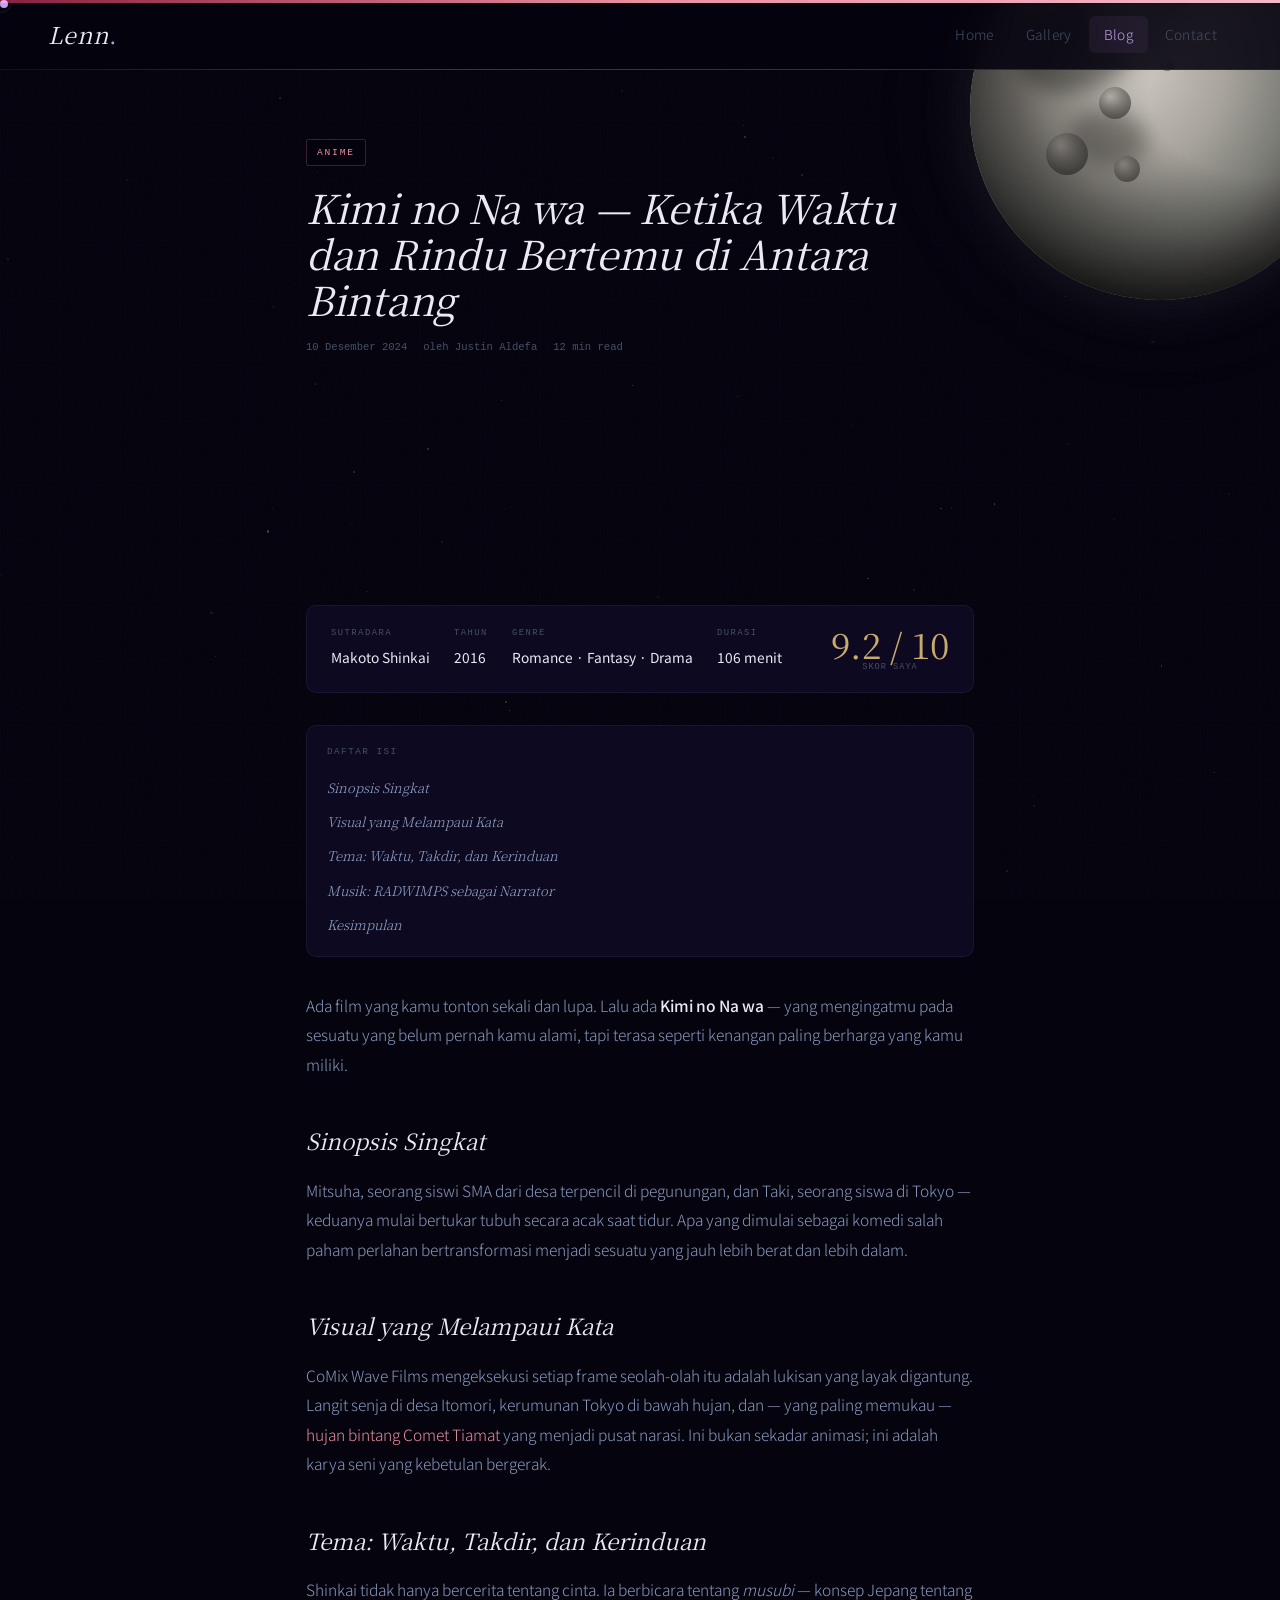
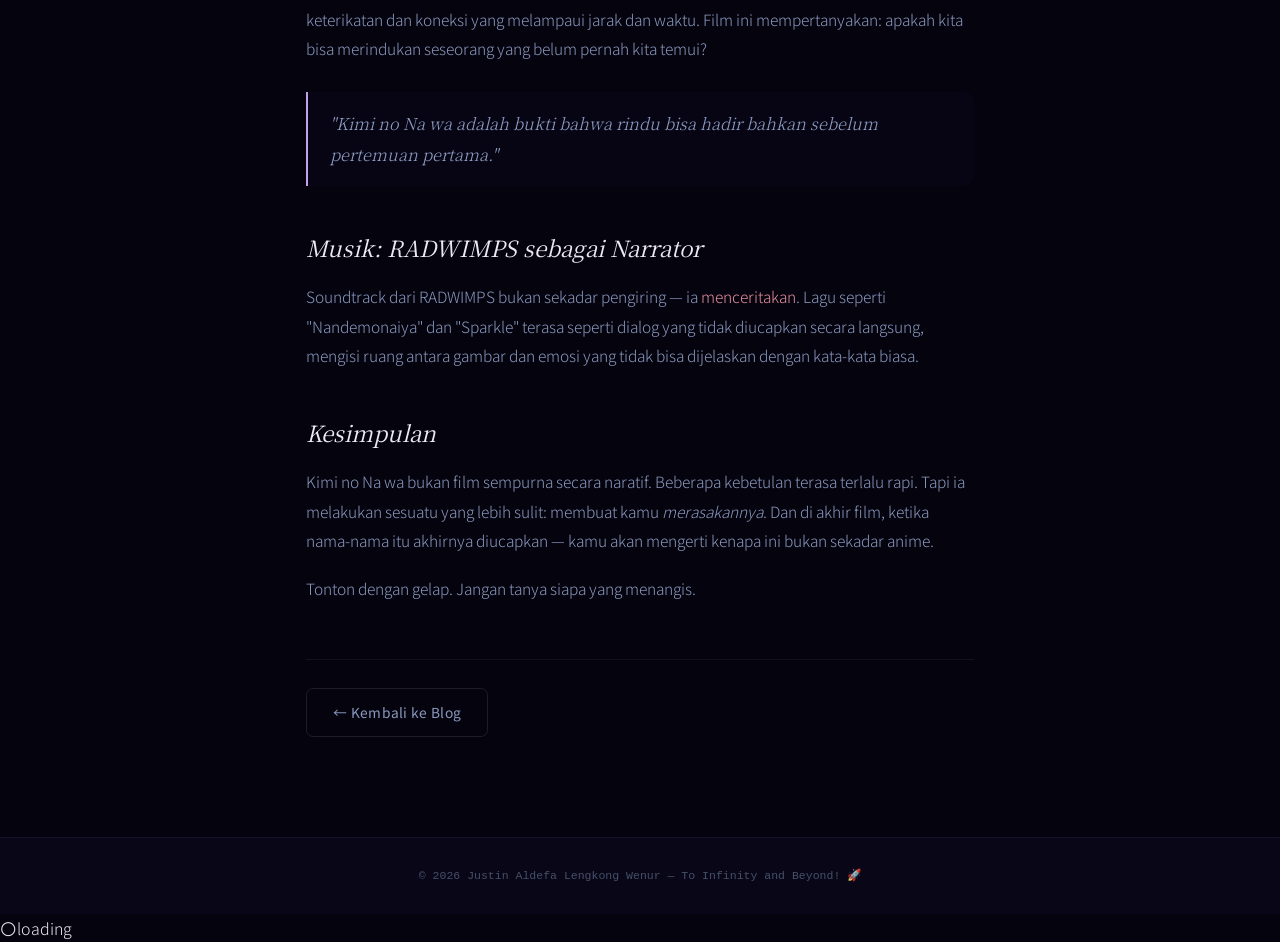
==== commit c99fe5e2: "footer update" ====
--- a/artikel1.html
+++ b/artikel1.html
@@ -24,16 +24,16 @@
       <div class="container--narrow">
         <header class="fade-up">
           <div class="article-tag"><span class="tag tag--anime">anime</span></div>
-          <h1 class="article-title">Kimi no Na wa — Ketika Waktu dan Rindu Bertemu di Antara Bintang</h1>
-          <div class="article-meta">
-            <time datetime="2024-12-10">10 Desember 2024</time>
-            <span>oleh Justin Aldefa</span>
-            <span>12 min read</span>
-          </div>
-      <video class="main-video" autoplay muted loop playsinline>
-        <source src="assets/kiminonawa.mp4" type="video/mp4">
-      </video>      
-  </header>
+            <h1 class="article-title">Kimi no Na wa — Ketika Waktu dan Rindu Bertemu di Antara Bintang</h1>
+              <div class="article-meta">
+                <time datetime="2024-12-10">10 Desember 2024</time>
+                <span>oleh Justin Aldefa</span>
+                <span>12 min read</span>
+              </div>
+            <video class="main-video" autoplay muted loop playsinline>
+              <source src="assets/kiminonawa.mp4" type="video/mp4">
+            </video>      
+        </header>
         <div class="review-meta-box fade-up fd1">
           <div class="review-meta-item"><span class="review-meta-label">Sutradara</span><span class="review-meta-value">Makoto Shinkai</span></div>
           <div class="review-meta-item"><span class="review-meta-label">Tahun</span><span class="review-meta-value">2016</span></div>
@@ -71,7 +71,7 @@
       </div>
     </article>
   </main>
-  <footer class="footer">&copy; 2026 Justin Aldefa Lengkong Wenur &mdash; Dibangun dengan HTML, CSS &amp; JS murni</footer>
+  <footer class="footer">&copy; 2026 Justin Aldefa Lengkong Wenur &mdash; To Infinity and Beyond! <span class="footer-emoji">🚀</span ></footer>
   <div class="moon-phase-widget"><span class="moon-phase-emoji">🌕</span><span class="moon-phase-label">loading</span></div>
   <canvas id="walking-cat-canvas" aria-hidden="true"></canvas>
   <div class="cat-speech-walk" aria-live="polite"></div>
